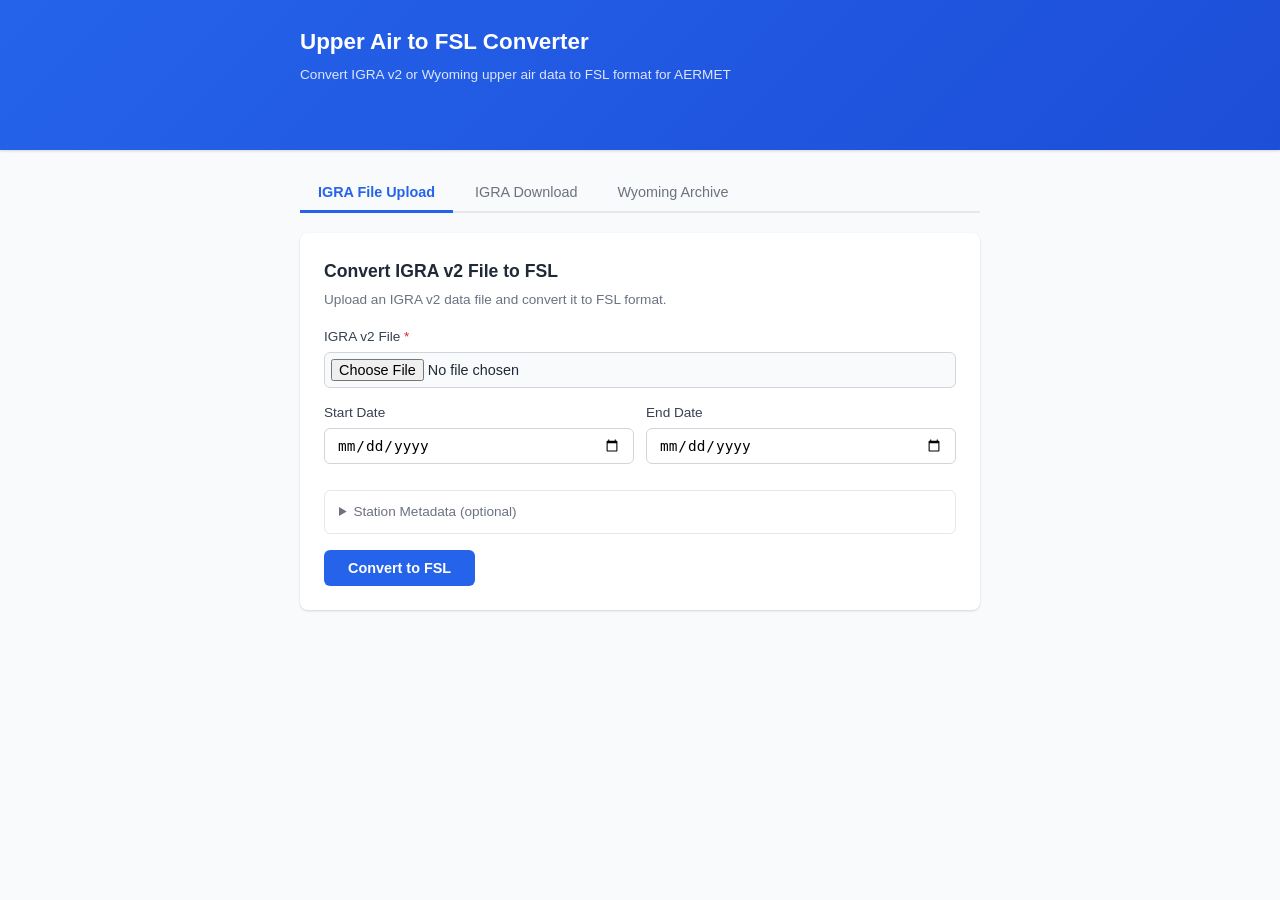
==== gui/static/index.html @ 4f553318 "Add Flask GUI for upper air to FSL converters Simple web interface with three tabs: - IGRA file uplo" ====
<!DOCTYPE html>
<html lang="en">
<head>
    <meta charset="UTF-8">
    <meta name="viewport" content="width=device-width, initial-scale=1.0">
    <title>Upper Air to FSL Converter</title>
    <link rel="stylesheet" href="style.css">
</head>
<body>

<div class="header">
    <div class="container">
        <h1>Upper Air to FSL Converter</h1>
        <div class="subtitle">Convert IGRA v2 or Wyoming upper air data to FSL format for AERMET</div>
    </div>
</div>

<div class="container">

    <!-- Tab bar -->
    <div class="tabs">
        <button class="tab active" data-tab="upload">IGRA File Upload</button>
        <button class="tab" data-tab="download">IGRA Download</button>
        <button class="tab" data-tab="wyoming">Wyoming Archive</button>
    </div>

    <!-- ================================================================= -->
    <!-- Tab 1: Upload IGRA file and convert -->
    <!-- ================================================================= -->
    <div class="tab-panel active" id="panel-upload">
        <div class="card">
            <h2>Convert IGRA v2 File to FSL</h2>
            <p class="help">Upload an IGRA v2 data file and convert it to FSL format.</p>

            <form id="upload-form">
                <div class="form-group">
                    <label>IGRA v2 File <span class="required">*</span></label>
                    <input type="file" name="file" id="igra-file" accept=".txt,.dat" required>
                </div>

                <div class="form-row">
                    <div class="form-group">
                        <label>Start Date</label>
                        <input type="date" name="start_date" id="upload-start">
                    </div>
                    <div class="form-group">
                        <label>End Date</label>
                        <input type="date" name="end_date" id="upload-end">
                    </div>
                </div>

                <details class="station-opts">
                    <summary>Station Metadata (optional)</summary>
                    <div class="form-row">
                        <div class="form-group">
                            <label>Station Name</label>
                            <input type="text" name="name" placeholder="e.g. IAD" maxlength="14">
                        </div>
                        <div class="form-group">
                            <label>WBAN</label>
                            <input type="text" name="wban" placeholder="99999">
                        </div>
                    </div>
                    <div class="form-row">
                        <div class="form-group">
                            <label>Latitude</label>
                            <input type="number" name="lat" step="0.0001" placeholder="38.98">
                        </div>
                        <div class="form-group">
                            <label>Longitude</label>
                            <input type="number" name="lon" step="0.0001" placeholder="-77.48">
                        </div>
                        <div class="form-group">
                            <label>Elevation (m)</label>
                            <input type="number" name="elev" step="0.1" placeholder="93.0">
                        </div>
                    </div>
                </details>

                <button type="submit" class="btn btn-primary">Convert to FSL</button>
            </form>

            <div id="upload-result" class="result hidden"></div>
        </div>
    </div>

    <!-- ================================================================= -->
    <!-- Tab 2: Download from NCEI + convert -->
    <!-- ================================================================= -->
    <div class="tab-panel" id="panel-download">
        <div class="card">
            <h2>Download IGRA Data &amp; Convert to FSL</h2>
            <p class="help">Download upper air data from NCEI's IGRA archive and convert to FSL.</p>

            <form id="download-form">
                <div class="form-row">
                    <div class="form-group">
                        <label>IGRA Station ID <span class="required">*</span></label>
                        <input type="text" id="dl-station" placeholder="USM00072451" required>
                    </div>
                    <div class="form-group">
                        <label>Output Name <span class="required">*</span></label>
                        <input type="text" id="dl-name" placeholder="IAD" maxlength="14" required>
                    </div>
                </div>

                <div class="form-row">
                    <div class="form-group">
                        <label>Start Year <span class="required">*</span></label>
                        <input type="number" id="dl-start-year" placeholder="2021" min="1900" max="2099" required>
                    </div>
                    <div class="form-group">
                        <label>End Year <span class="required">*</span></label>
                        <input type="number" id="dl-end-year" placeholder="2025" min="1900" max="2099" required>
                    </div>
                </div>

                <details class="station-opts">
                    <summary>Station Metadata Overrides (optional)</summary>
                    <div class="form-row">
                        <div class="form-group">
                            <label>WBAN</label>
                            <input type="text" id="dl-wban" placeholder="auto">
                        </div>
                        <div class="form-group">
                            <label>Latitude</label>
                            <input type="number" id="dl-lat" step="0.0001" placeholder="auto">
                        </div>
                        <div class="form-group">
                            <label>Longitude</label>
                            <input type="number" id="dl-lon" step="0.0001" placeholder="auto">
                        </div>
                        <div class="form-group">
                            <label>Elevation (m)</label>
                            <input type="number" id="dl-elev" step="0.1" placeholder="auto">
                        </div>
                    </div>
                </details>

                <button type="submit" class="btn btn-primary">Download &amp; Convert</button>
            </form>

            <div id="download-result" class="result hidden"></div>
        </div>
    </div>

    <!-- ================================================================= -->
    <!-- Tab 3: Wyoming archive download + convert -->
    <!-- ================================================================= -->
    <div class="tab-panel" id="panel-wyoming">
        <div class="card">
            <h2>Wyoming Archive to FSL</h2>
            <p class="help">Download soundings from the University of Wyoming archive and convert to FSL.</p>
            <p class="help warn">Note: Wyoming's server is rate-limited. Large date ranges will take a long time.</p>

            <form id="wyoming-form">
                <div class="form-row">
                    <div class="form-group">
                        <label>WMO Station Number <span class="required">*</span></label>
                        <input type="text" id="wy-station" placeholder="72403" required>
                    </div>
                </div>

                <div class="form-row">
                    <div class="form-group">
                        <label>Start Date <span class="required">*</span></label>
                        <input type="date" id="wy-start" required>
                    </div>
                    <div class="form-group">
                        <label>End Date <span class="required">*</span></label>
                        <input type="date" id="wy-end" required>
                    </div>
                </div>

                <div class="form-row">
                    <div class="form-group">
                        <label>Sounding Hour (UTC)</label>
                        <select id="wy-hour">
                            <option value="12" selected>12Z only</option>
                            <option value="0">00Z only</option>
                            <option value="both">Both 00Z and 12Z</option>
                        </select>
                    </div>
                </div>

                <details class="station-opts">
                    <summary>Station Metadata (optional)</summary>
                    <div class="form-row">
                        <div class="form-group">
                            <label>Station Name</label>
                            <input type="text" id="wy-name" placeholder="e.g. IAD" maxlength="14">
                        </div>
                        <div class="form-group">
                            <label>WBAN</label>
                            <input type="text" id="wy-wban" placeholder="99999">
                        </div>
                    </div>
                    <div class="form-row">
                        <div class="form-group">
                            <label>Latitude</label>
                            <input type="number" id="wy-lat" step="0.0001">
                        </div>
                        <div class="form-group">
                            <label>Longitude</label>
                            <input type="number" id="wy-lon" step="0.0001">
                        </div>
                        <div class="form-group">
                            <label>Elevation (m)</label>
                            <input type="number" id="wy-elev" step="0.1">
                        </div>
                    </div>
                </details>

                <button type="submit" class="btn btn-primary">Download &amp; Convert</button>
            </form>

            <div id="wyoming-result" class="result hidden"></div>
        </div>
    </div>

</div>

<script>
// =====================================================================
// Tab switching
// =====================================================================
document.querySelectorAll('.tab').forEach(tab => {
    tab.addEventListener('click', () => {
        document.querySelectorAll('.tab').forEach(t => t.classList.remove('active'));
        document.querySelectorAll('.tab-panel').forEach(p => p.classList.remove('active'));
        tab.classList.add('active');
        document.getElementById('panel-' + tab.dataset.tab).classList.add('active');
    });
});

// =====================================================================
// Helpers
// =====================================================================
function showResult(el, html, isError) {
    el.innerHTML = html;
    el.className = 'result' + (isError ? ' error' : ' success');
    el.classList.remove('hidden');
}

function fileLink(jobId, filename) {
    return `<a href="/api/download/${jobId}/${filename}" class="file-link">${filename}</a>`;
}

// =====================================================================
// Tool 1: File upload conversion
// =====================================================================
document.getElementById('upload-form').addEventListener('submit', async (e) => {
    e.preventDefault();
    const resultEl = document.getElementById('upload-result');
    const btn = e.target.querySelector('button[type=submit]');
    btn.disabled = true;
    btn.textContent = 'Converting...';
    resultEl.classList.add('hidden');

    const formData = new FormData(e.target);

    try {
        const resp = await fetch('/api/convert-file', { method: 'POST', body: formData });
        const data = await resp.json();

        if (!resp.ok) {
            showResult(resultEl, `<strong>Error:</strong> ${data.error}`, true);
        } else {
            showResult(resultEl, `
                <strong>Conversion complete!</strong><br>
                Soundings written: ${data.soundings_written}<br>
                Soundings skipped: ${data.soundings_skipped}<br>
                <div class="file-list">${fileLink(data.job_id, data.filename)}</div>
            `);
        }
    } catch (err) {
        showResult(resultEl, `<strong>Error:</strong> ${err.message}`, true);
    }

    btn.disabled = false;
    btn.textContent = 'Convert to FSL';
});

// =====================================================================
// Tool 2: IGRA download + convert
// =====================================================================
document.getElementById('download-form').addEventListener('submit', async (e) => {
    e.preventDefault();
    const resultEl = document.getElementById('download-result');
    const btn = e.target.querySelector('button[type=submit]');
    btn.disabled = true;
    btn.textContent = 'Starting...';

    const body = {
        station: document.getElementById('dl-station').value,
        name: document.getElementById('dl-name').value,
        start_year: document.getElementById('dl-start-year').value,
        end_year: document.getElementById('dl-end-year').value,
        wban: document.getElementById('dl-wban').value,
        lat: document.getElementById('dl-lat').value,
        lon: document.getElementById('dl-lon').value,
        elev: document.getElementById('dl-elev').value,
    };

    try {
        const resp = await fetch('/api/download-convert', {
            method: 'POST',
            headers: { 'Content-Type': 'application/json' },
            body: JSON.stringify(body),
        });
        const data = await resp.json();

        if (!resp.ok) {
            showResult(resultEl, `<strong>Error:</strong> ${data.error}`, true);
            btn.disabled = false;
            btn.textContent = 'Download & Convert';
            return;
        }

        // Poll for completion
        showResult(resultEl, '<strong>Running...</strong> Starting download...', false);
        pollJob(data.job_id, resultEl, btn, 'Download & Convert');
    } catch (err) {
        showResult(resultEl, `<strong>Error:</strong> ${err.message}`, true);
        btn.disabled = false;
        btn.textContent = 'Download & Convert';
    }
});

// =====================================================================
// Tool 3: Wyoming download + convert
// =====================================================================
document.getElementById('wyoming-form').addEventListener('submit', async (e) => {
    e.preventDefault();
    const resultEl = document.getElementById('wyoming-result');
    const btn = e.target.querySelector('button[type=submit]');
    btn.disabled = true;
    btn.textContent = 'Starting...';

    const hourSel = document.getElementById('wy-hour').value;
    const body = {
        station: document.getElementById('wy-station').value,
        start: document.getElementById('wy-start').value,
        end: document.getElementById('wy-end').value,
        hour: hourSel === 'both' ? 12 : parseInt(hourSel),
        both_hours: hourSel === 'both',
        name: document.getElementById('wy-name').value,
        wban: document.getElementById('wy-wban').value,
        lat: document.getElementById('wy-lat').value,
        lon: document.getElementById('wy-lon').value,
        elev: document.getElementById('wy-elev').value,
    };

    try {
        const resp = await fetch('/api/wyoming-convert', {
            method: 'POST',
            headers: { 'Content-Type': 'application/json' },
            body: JSON.stringify(body),
        });
        const data = await resp.json();

        if (!resp.ok) {
            showResult(resultEl, `<strong>Error:</strong> ${data.error}`, true);
            btn.disabled = false;
            btn.textContent = 'Download & Convert';
            return;
        }

        showResult(resultEl, '<strong>Running...</strong> Starting download...', false);
        pollJob(data.job_id, resultEl, btn, 'Download & Convert');
    } catch (err) {
        showResult(resultEl, `<strong>Error:</strong> ${err.message}`, true);
        btn.disabled = false;
        btn.textContent = 'Download & Convert';
    }
});

// =====================================================================
// Job polling
// =====================================================================
function pollJob(jobId, resultEl, btn, btnLabel) {
    const interval = setInterval(async () => {
        try {
            const resp = await fetch(`/api/job/${jobId}`);
            const job = await resp.json();

            if (job.status === 'running') {
                let msg = `<strong>Running...</strong> ${job.step || ''}`;
                if (job.progress) msg += ` (${job.progress}%)`;
                showResult(resultEl, msg, false);
            } else if (job.status === 'complete') {
                clearInterval(interval);
                let filesHtml = job.files.map(f =>
                    `<tr>
                        <td>${fileLink(jobId, f.filename)}</td>
                        <td>${f.soundings} soundings</td>
                        <td>${f.size_kb} KB</td>
                        <td>${f.combined ? '(combined)' : ''}</td>
                    </tr>`
                ).join('');
                showResult(resultEl, `
                    <strong>Complete!</strong>
                    <table class="file-table">
                        <thead><tr><th>File</th><th>Soundings</th><th>Size</th><th></th></tr></thead>
                        <tbody>${filesHtml}</tbody>
                    </table>
                `);
                btn.disabled = false;
                btn.textContent = btnLabel;
            } else if (job.status === 'error') {
                clearInterval(interval);
                showResult(resultEl, `<strong>Error:</strong> ${job.error}`, true);
                btn.disabled = false;
                btn.textContent = btnLabel;
            }
        } catch (err) {
            clearInterval(interval);
            showResult(resultEl, `<strong>Error polling job:</strong> ${err.message}`, true);
            btn.disabled = false;
            btn.textContent = btnLabel;
        }
    }, 2000);
}
</script>

</body>
</html>
---- gui/static/style.css ----
/* Upper Air to FSL Converter — Styles */
:root {
    --primary: #2563eb;
    --primary-dark: #1d4ed8;
    --success: #16a34a;
    --success-bg: #f0fdf4;
    --danger: #dc2626;
    --danger-bg: #fef2f2;
    --gray-50: #f9fafb;
    --gray-100: #f3f4f6;
    --gray-200: #e5e7eb;
    --gray-300: #d1d5db;
    --gray-400: #9ca3af;
    --gray-500: #6b7280;
    --gray-700: #374151;
    --gray-800: #1f2937;
    --radius: 8px;
    --shadow: 0 1px 3px rgba(0,0,0,0.1), 0 1px 2px rgba(0,0,0,0.06);
}

* { box-sizing: border-box; margin: 0; padding: 0; }

body {
    font-family: -apple-system, BlinkMacSystemFont, "Segoe UI", Roboto, sans-serif;
    background: var(--gray-50);
    color: var(--gray-800);
    line-height: 1.6;
}

.container {
    max-width: 720px;
    margin: 0 auto;
    padding: 0 20px 40px;
}

/* Header */
.header {
    background: linear-gradient(135deg, var(--primary), var(--primary-dark));
    color: white;
    padding: 24px 0;
    margin-bottom: 24px;
    box-shadow: var(--shadow);
}
.header h1 { font-size: 1.4rem; font-weight: 600; }
.header .subtitle { opacity: 0.85; font-size: 0.85rem; margin-top: 4px; }

/* Tabs */
.tabs {
    display: flex;
    gap: 4px;
    margin-bottom: 20px;
    border-bottom: 2px solid var(--gray-200);
    padding-bottom: 0;
}
.tab {
    padding: 10px 18px;
    background: none;
    border: none;
    border-bottom: 3px solid transparent;
    font-size: 0.9rem;
    color: var(--gray-500);
    cursor: pointer;
    font-weight: 500;
    transition: all 0.15s;
    margin-bottom: -2px;
}
.tab:hover { color: var(--gray-700); }
.tab.active {
    color: var(--primary);
    border-bottom-color: var(--primary);
    font-weight: 600;
}

/* Tab panels */
.tab-panel { display: none; }
.tab-panel.active { display: block; }

/* Card */
.card {
    background: white;
    border-radius: var(--radius);
    box-shadow: var(--shadow);
    padding: 24px;
}
.card h2 {
    font-size: 1.1rem;
    margin-bottom: 4px;
}
.card .help {
    color: var(--gray-500);
    font-size: 0.85rem;
    margin-bottom: 16px;
}
.card .help.warn {
    color: #b45309;
    background: #fffbeb;
    padding: 8px 12px;
    border-radius: 6px;
    border-left: 3px solid #f59e0b;
}

/* Forms */
.form-group {
    margin-bottom: 14px;
    flex: 1;
}
.form-group label {
    display: block;
    font-size: 0.85rem;
    font-weight: 500;
    margin-bottom: 4px;
    color: var(--gray-700);
}
.form-group .required { color: var(--danger); }

.form-group input,
.form-group select {
    width: 100%;
    padding: 8px 12px;
    border: 1px solid var(--gray-300);
    border-radius: 6px;
    font-size: 0.9rem;
    transition: border-color 0.15s;
}
.form-group input:focus,
.form-group select:focus {
    outline: none;
    border-color: var(--primary);
    box-shadow: 0 0 0 3px rgba(37, 99, 235, 0.1);
}
.form-group input[type="file"] {
    padding: 6px;
    background: var(--gray-50);
}

.form-row {
    display: flex;
    gap: 12px;
}

/* Station opts collapsible */
.station-opts {
    margin: 12px 0 16px;
    border: 1px solid var(--gray-200);
    border-radius: 6px;
    padding: 0;
}
.station-opts summary {
    padding: 10px 14px;
    font-size: 0.85rem;
    color: var(--gray-500);
    cursor: pointer;
    user-select: none;
}
.station-opts[open] summary {
    border-bottom: 1px solid var(--gray-200);
    margin-bottom: 12px;
}
.station-opts .form-row,
.station-opts .form-group {
    padding: 0 14px;
}
.station-opts .form-row:last-child {
    padding-bottom: 14px;
}

/* Button */
.btn {
    display: inline-block;
    padding: 10px 24px;
    border: none;
    border-radius: 6px;
    font-size: 0.9rem;
    font-weight: 600;
    cursor: pointer;
    transition: background 0.15s;
}
.btn-primary {
    background: var(--primary);
    color: white;
}
.btn-primary:hover { background: var(--primary-dark); }
.btn:disabled {
    opacity: 0.6;
    cursor: not-allowed;
}

/* Results */
.result {
    margin-top: 16px;
    padding: 14px 16px;
    border-radius: 6px;
    font-size: 0.9rem;
    line-height: 1.7;
}
.result.hidden { display: none; }
.result.success {
    background: var(--success-bg);
    border: 1px solid #bbf7d0;
    color: #166534;
}
.result.error {
    background: var(--danger-bg);
    border: 1px solid #fecaca;
    color: #991b1b;
}

/* File links */
.file-link {
    display: inline-block;
    color: var(--primary);
    font-weight: 600;
    text-decoration: none;
}
.file-link:hover { text-decoration: underline; }

.file-list {
    margin-top: 8px;
}

/* File table */
.file-table {
    width: 100%;
    margin-top: 10px;
    border-collapse: collapse;
    font-size: 0.85rem;
}
.file-table th {
    text-align: left;
    padding: 6px 8px;
    border-bottom: 2px solid #bbf7d0;
    font-weight: 600;
    color: #166534;
}
.file-table td {
    padding: 6px 8px;
    border-bottom: 1px solid #dcfce7;
}

/* Responsive */
@media (max-width: 600px) {
    .form-row { flex-direction: column; gap: 0; }
    .tabs { overflow-x: auto; }
    .tab { white-space: nowrap; font-size: 0.82rem; padding: 8px 12px; }
}
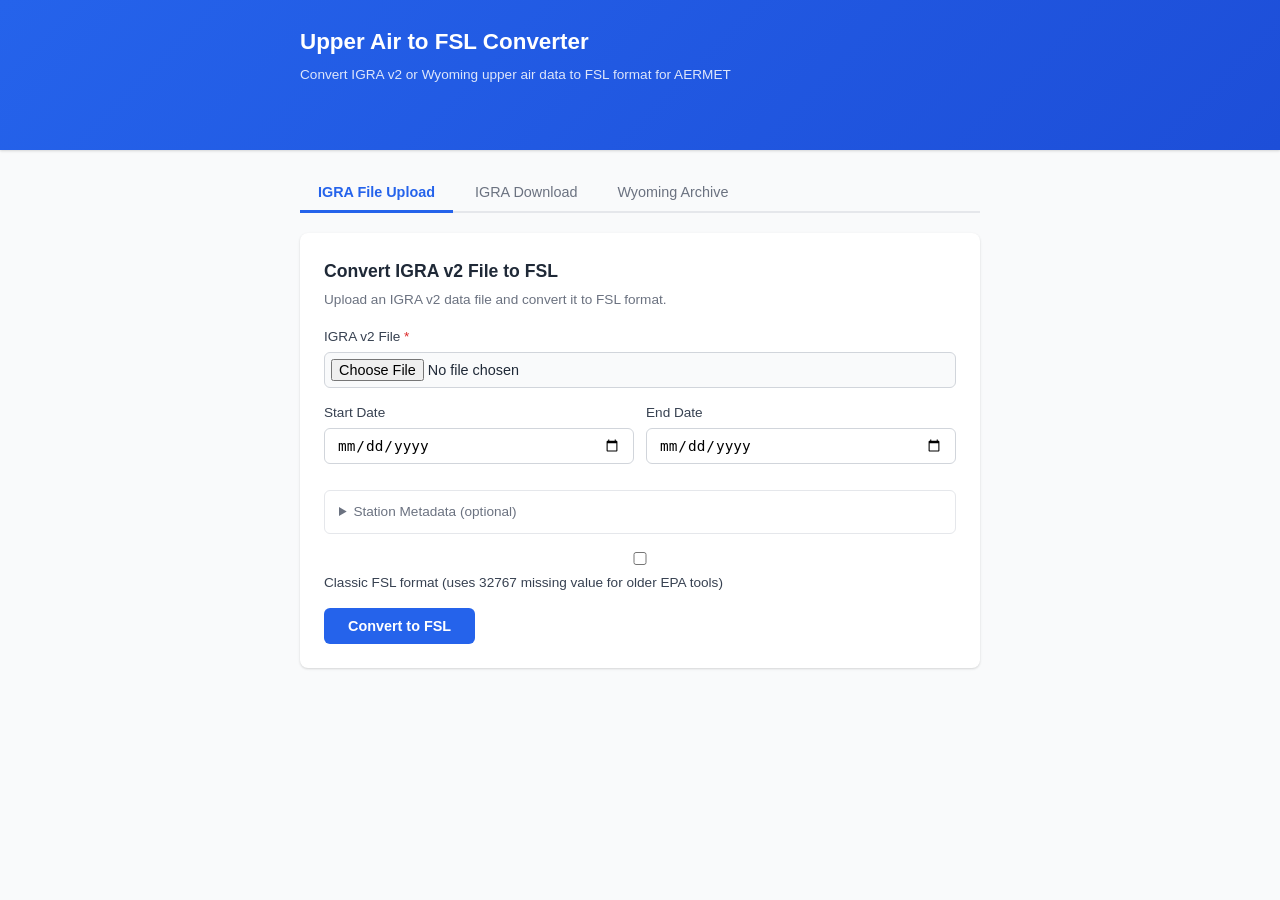
==== commit 812f23f8: "Add classic FSL format option (32767 missing value) Adds a "Classic FSL format" checkbox to all thre" ====
--- a/gui/static/index.html
+++ b/gui/static/index.html
@@ -77,6 +77,10 @@
                     </div>
                 </details>
 
+                <div class="form-group checkbox-group">
+                    <label><input type="checkbox" name="classic_fsl" id="upload-classic"> Classic FSL format (uses 32767 missing value for older EPA tools)</label>
+                </div>
+
                 <button type="submit" class="btn btn-primary">Convert to FSL</button>
             </form>
 
@@ -95,12 +99,13 @@
             <form id="download-form">
                 <div class="form-row">
                     <div class="form-group">
-                        <label>IGRA Station ID <span class="required">*</span></label>
-                        <input type="text" id="dl-station" placeholder="USM00072451" required>
-                    </div>
-                    <div class="form-group">
-                        <label>Output Name <span class="required">*</span></label>
-                        <input type="text" id="dl-name" placeholder="IAD" maxlength="14" required>
+                        <label>Station <span class="required">*</span></label>
+                        <input type="text" id="dl-station" placeholder="DTX or USM00072632" required>
+                        <small class="field-hint">Call sign (e.g. DTX) or full IGRA ID</small>
+                    </div>
+                    <div class="form-group">
+                        <label>Output Name</label>
+                        <input type="text" id="dl-name" placeholder="auto from station" maxlength="14">
                     </div>
                 </div>
 
@@ -136,6 +141,10 @@
                         </div>
                     </div>
                 </details>
+
+                <div class="form-group checkbox-group">
+                    <label><input type="checkbox" id="dl-classic"> Classic FSL format (uses 32767 missing value for older EPA tools)</label>
+                </div>
 
                 <button type="submit" class="btn btn-primary">Download &amp; Convert</button>
             </form>
@@ -210,6 +219,10 @@
                         </div>
                     </div>
                 </details>
+
+                <div class="form-group checkbox-group">
+                    <label><input type="checkbox" id="wy-classic"> Classic FSL format (uses 32767 missing value for older EPA tools)</label>
+                </div>
 
                 <button type="submit" class="btn btn-primary">Download &amp; Convert</button>
             </form>
@@ -258,6 +271,7 @@
     resultEl.classList.add('hidden');
 
     const formData = new FormData(e.target);
+    formData.set('classic_fsl', document.getElementById('upload-classic').checked ? '1' : '');
 
     try {
         const resp = await fetch('/api/convert-file', { method: 'POST', body: formData });
@@ -300,6 +314,7 @@
         lat: document.getElementById('dl-lat').value,
         lon: document.getElementById('dl-lon').value,
         elev: document.getElementById('dl-elev').value,
+        classic_fsl: document.getElementById('dl-classic').checked,
     };
 
     try {
@@ -349,6 +364,7 @@
         lat: document.getElementById('wy-lat').value,
         lon: document.getElementById('wy-lon').value,
         elev: document.getElementById('wy-elev').value,
+        classic_fsl: document.getElementById('wy-classic').checked,
     };
 
     try {
--- a/gui/static/style.css
+++ b/gui/static/style.css
@@ -91,6 +91,12 @@
     font-size: 0.85rem;
     margin-bottom: 16px;
 }
+.field-hint {
+    display: block;
+    color: var(--gray-400);
+    font-size: 0.75rem;
+    margin-top: 4px;
+}
 .card .help.warn {
     color: #b45309;
     background: #fffbeb;
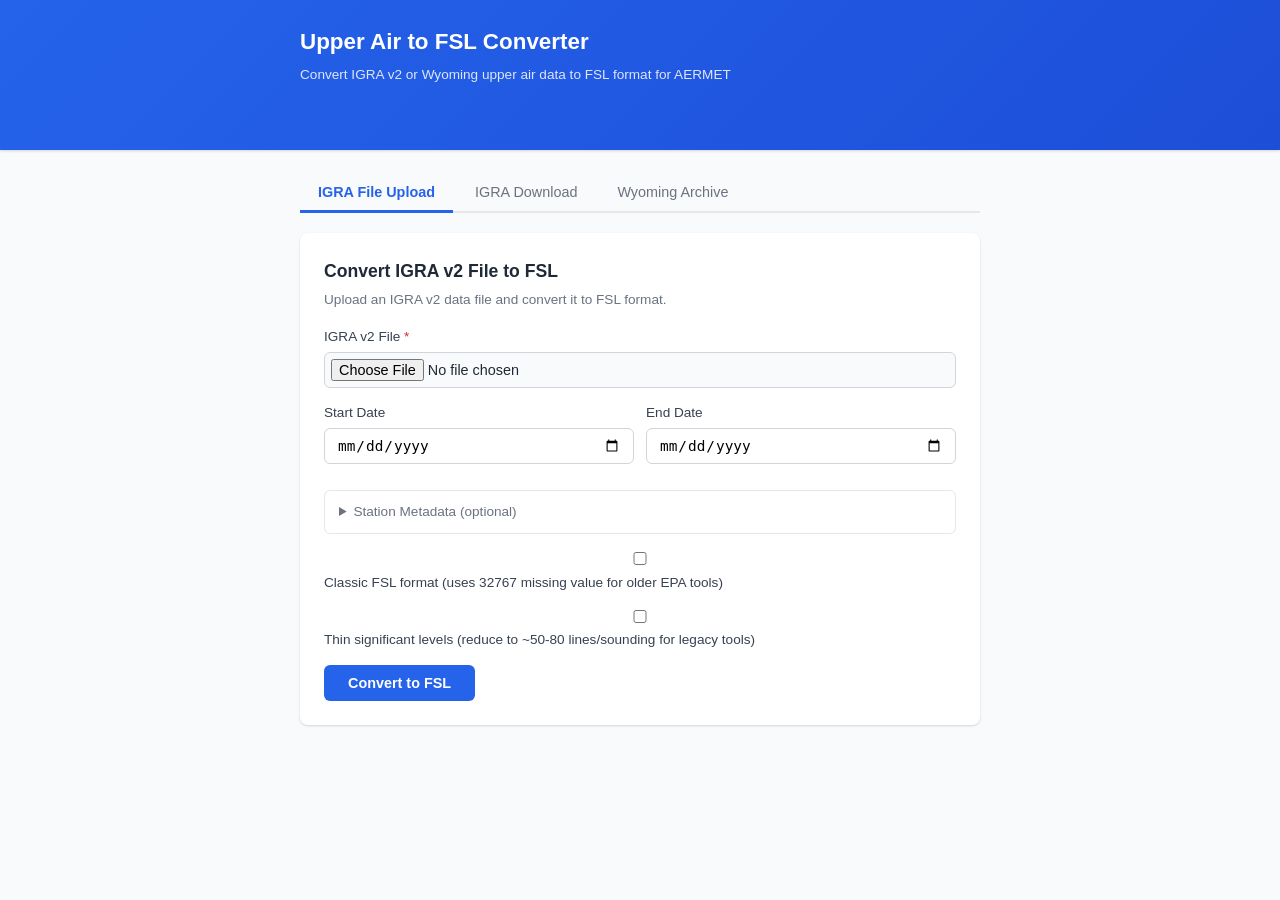
==== commit d6980049: "Add thin significant levels checkbox to GUI for IGRA tabs Adds the --thin option to the web GUI as a" ====
--- a/gui/static/index.html
+++ b/gui/static/index.html
@@ -80,6 +80,9 @@
                 <div class="form-group checkbox-group">
                     <label><input type="checkbox" name="classic_fsl" id="upload-classic"> Classic FSL format (uses 32767 missing value for older EPA tools)</label>
                 </div>
+                <div class="form-group checkbox-group">
+                    <label><input type="checkbox" name="thin" id="upload-thin"> Thin significant levels (reduce to ~50-80 lines/sounding for legacy tools)</label>
+                </div>
 
                 <button type="submit" class="btn btn-primary">Convert to FSL</button>
             </form>
@@ -144,6 +147,9 @@
 
                 <div class="form-group checkbox-group">
                     <label><input type="checkbox" id="dl-classic"> Classic FSL format (uses 32767 missing value for older EPA tools)</label>
+                </div>
+                <div class="form-group checkbox-group">
+                    <label><input type="checkbox" id="dl-thin"> Thin significant levels (reduce to ~50-80 lines/sounding for legacy tools)</label>
                 </div>
 
                 <button type="submit" class="btn btn-primary">Download &amp; Convert</button>
@@ -272,6 +278,7 @@
 
     const formData = new FormData(e.target);
     formData.set('classic_fsl', document.getElementById('upload-classic').checked ? '1' : '');
+    formData.set('thin', document.getElementById('upload-thin').checked ? '1' : '');
 
     try {
         const resp = await fetch('/api/convert-file', { method: 'POST', body: formData });
@@ -315,6 +322,7 @@
         lon: document.getElementById('dl-lon').value,
         elev: document.getElementById('dl-elev').value,
         classic_fsl: document.getElementById('dl-classic').checked,
+        thin: document.getElementById('dl-thin').checked,
     };
 
     try {
